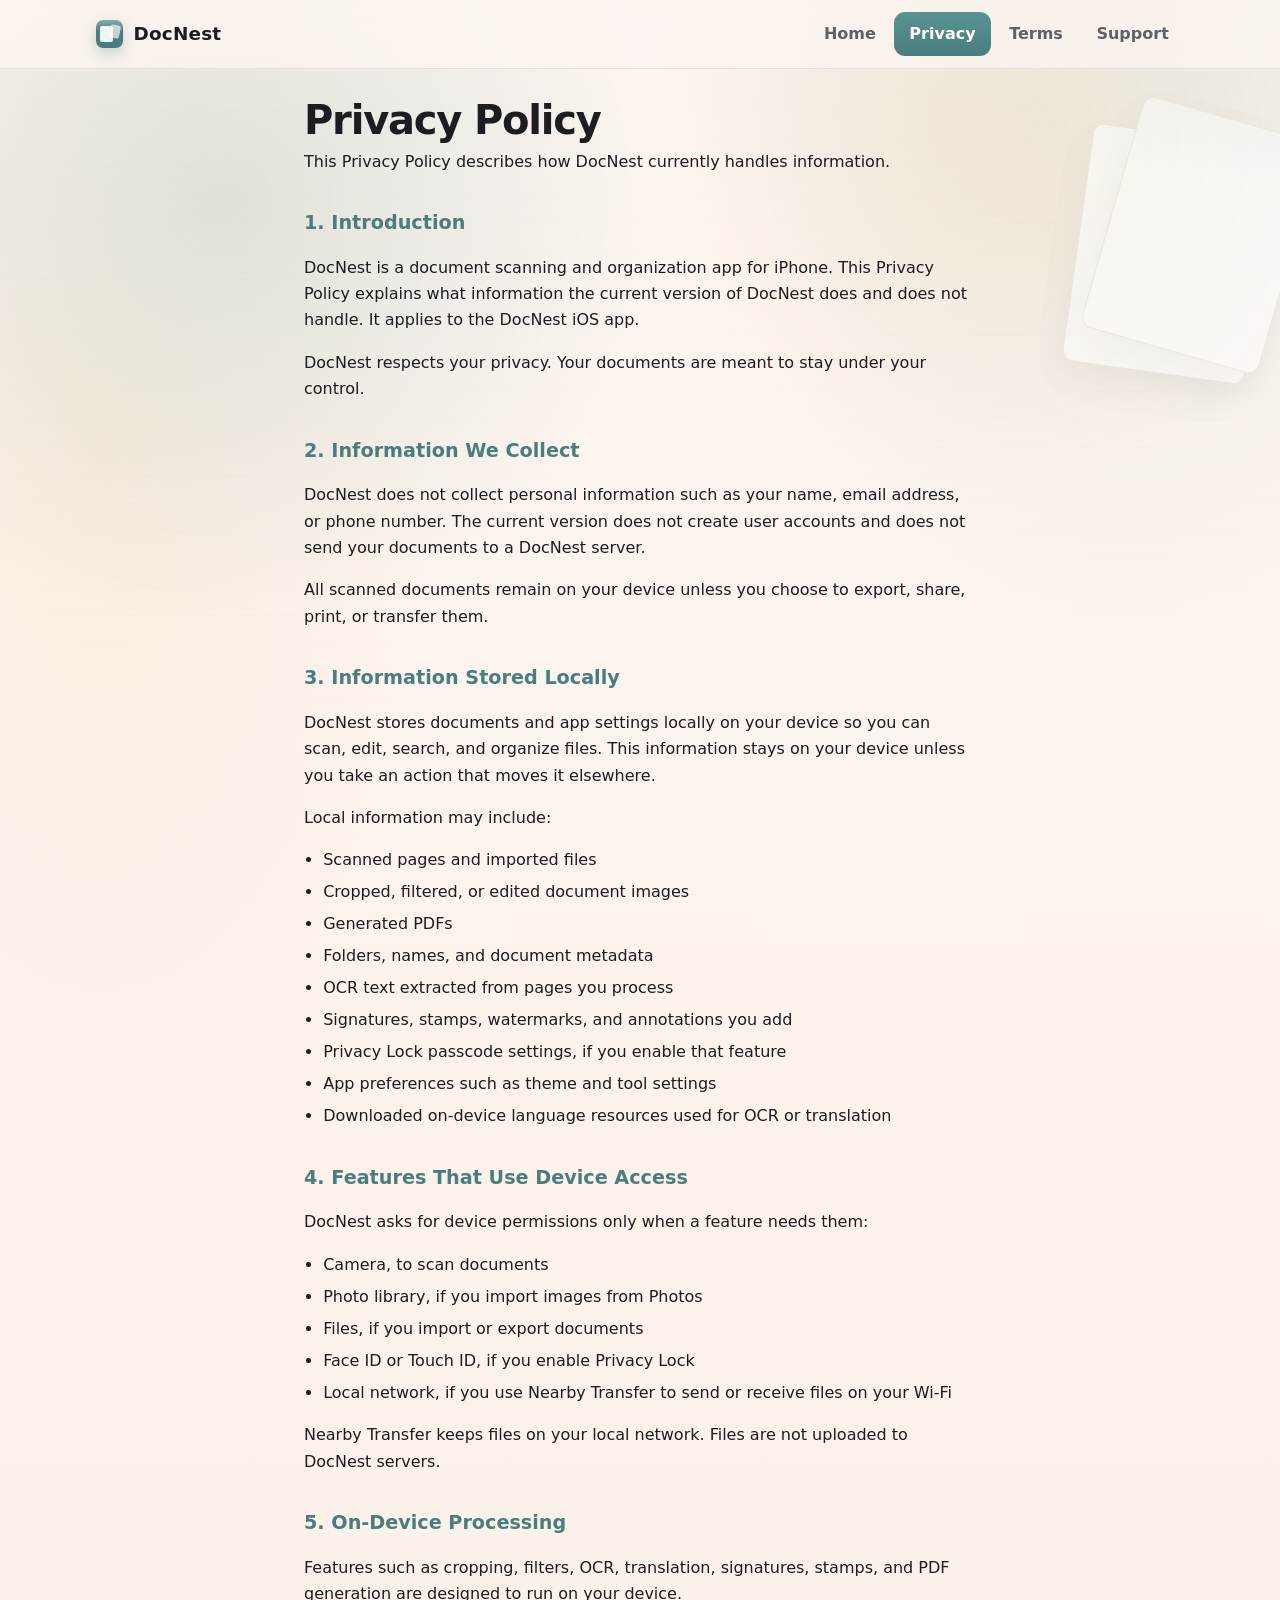
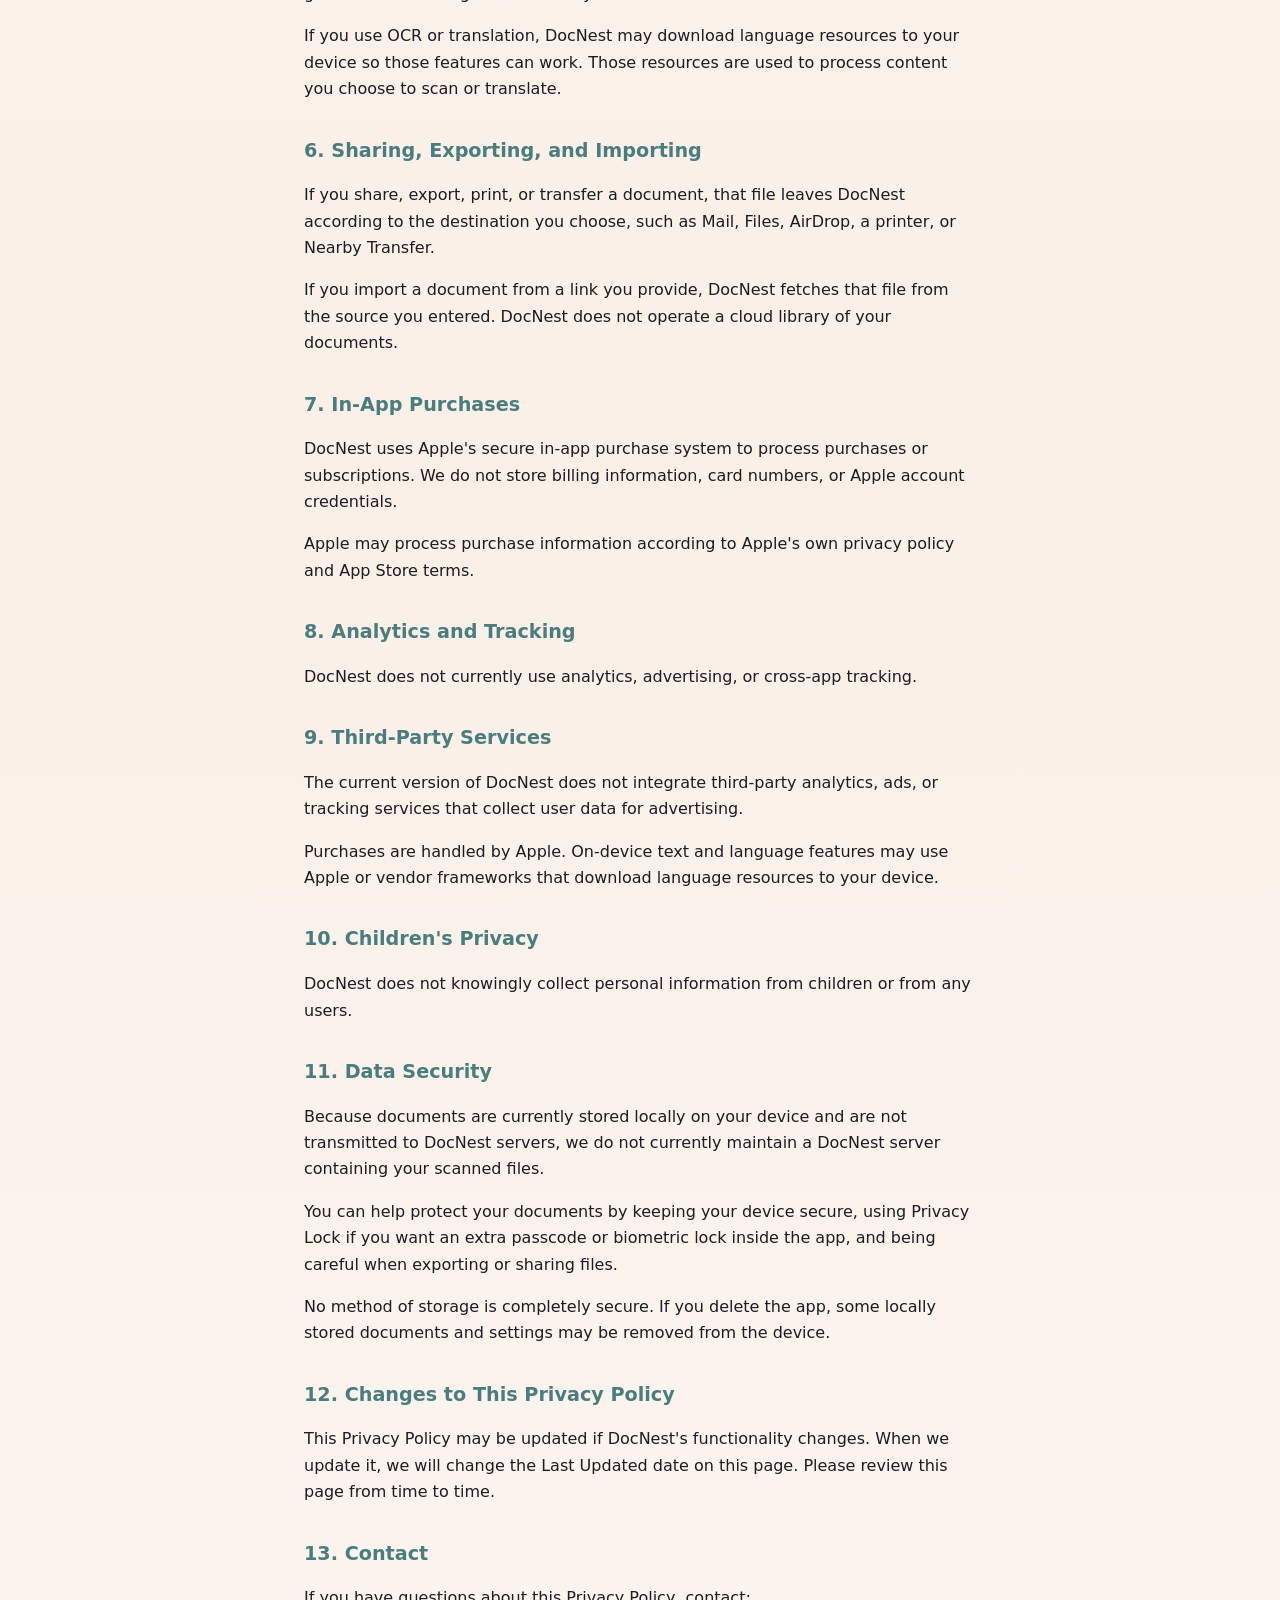
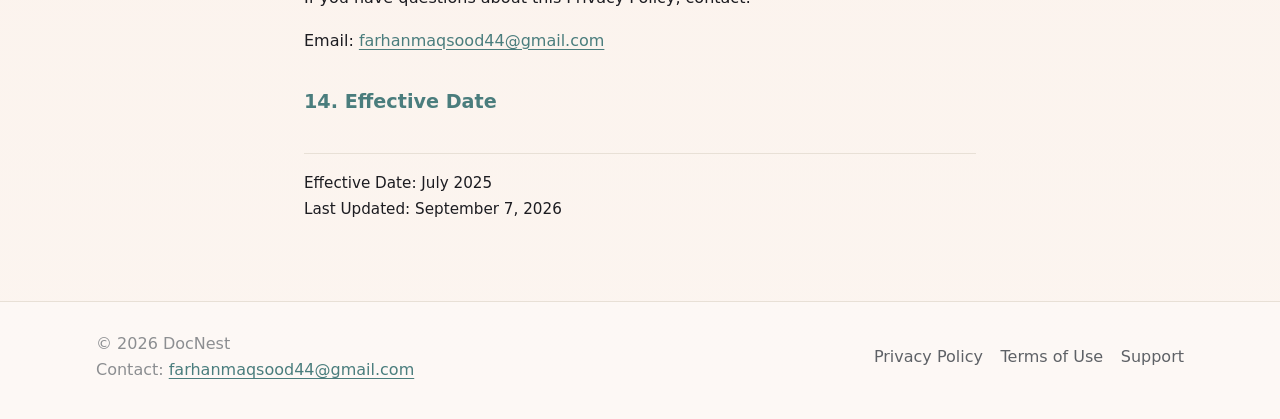
==== privacy.html @ b9f965b1 "Add a DocNest-themed GitHub Pages site for privacy, terms, and support. Co-authored-by: Cursor <curs" ====
<!DOCTYPE html>
<html lang="en">
<head>
  <meta charset="utf-8">
  <meta name="viewport" content="width=device-width, initial-scale=1">
  <title>DocNest Privacy Policy</title>
  <meta http-equiv="refresh" content="0; url=PrivacyPolicy.html">
  <link rel="canonical" href="PrivacyPolicy.html">
</head>
<body>
  <p>This page has moved to <a href="PrivacyPolicy.html">PrivacyPolicy.html</a>.</p>
</body>
</html>
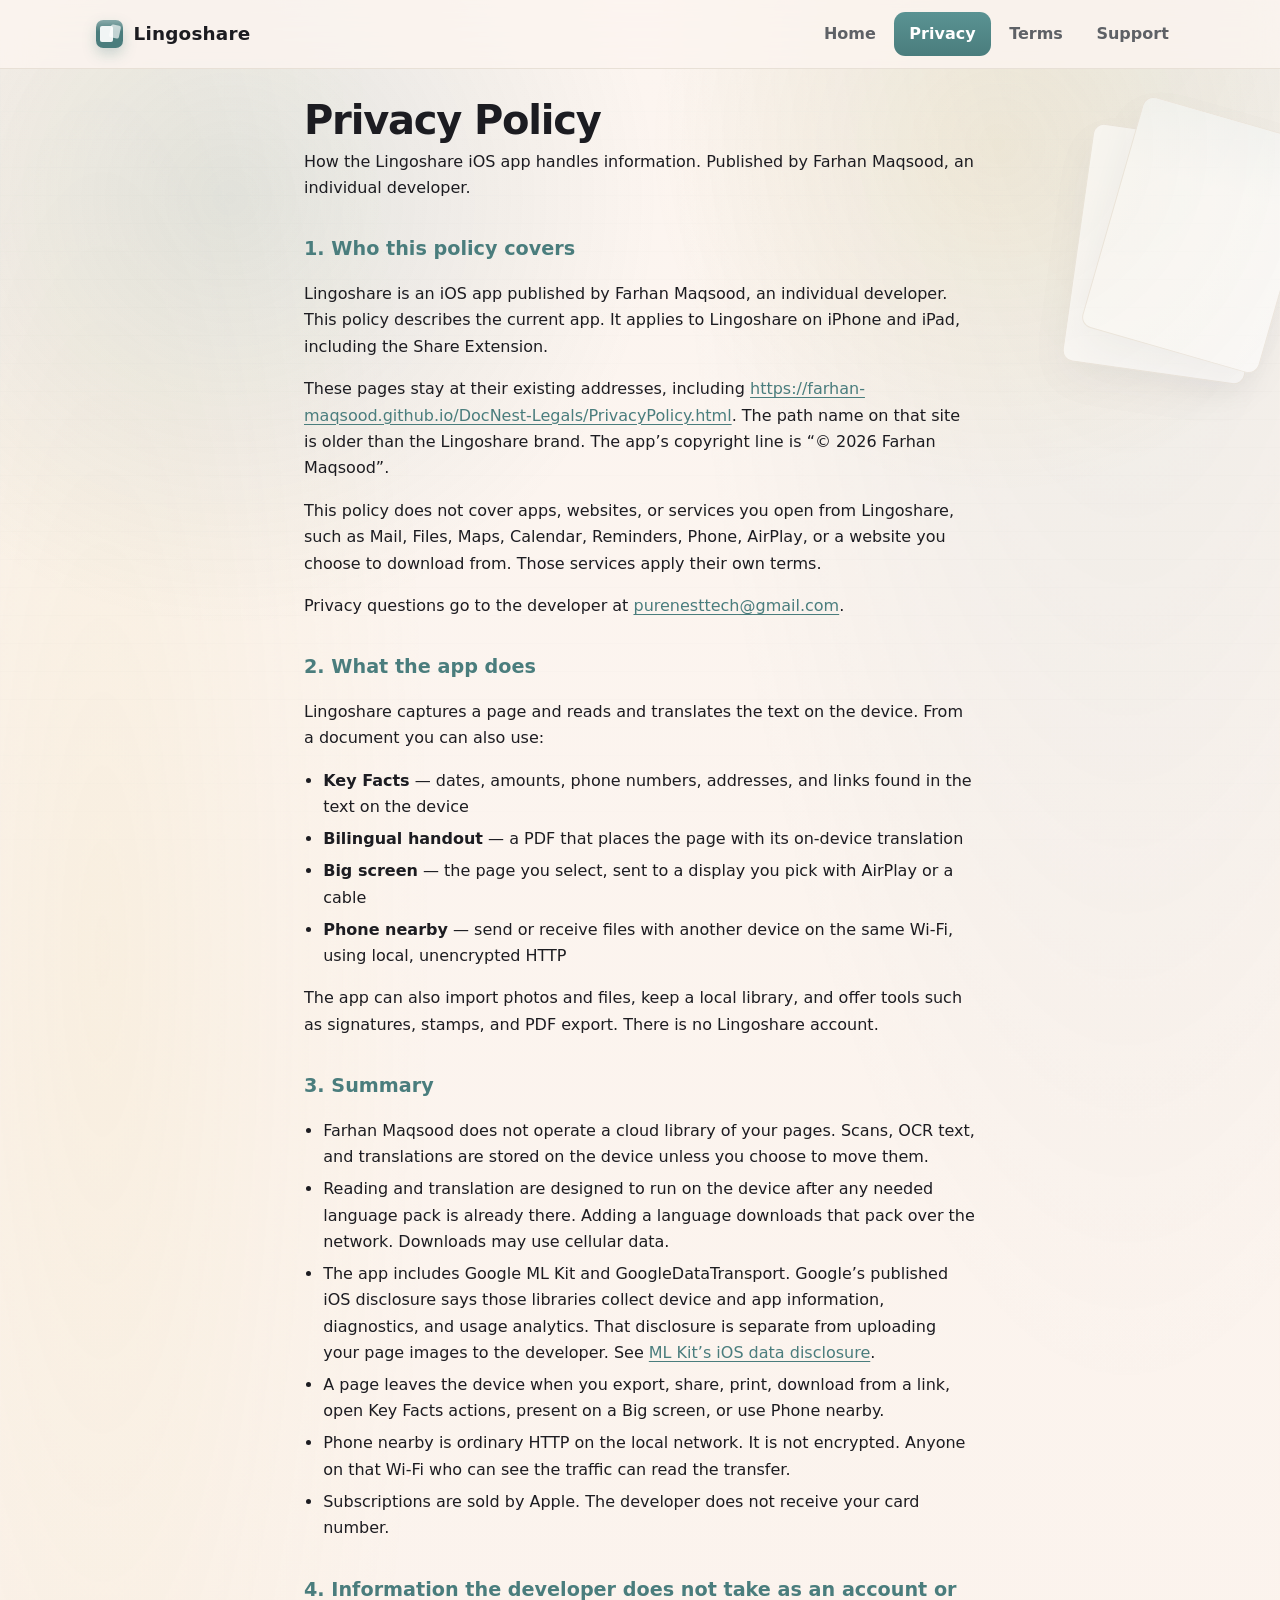
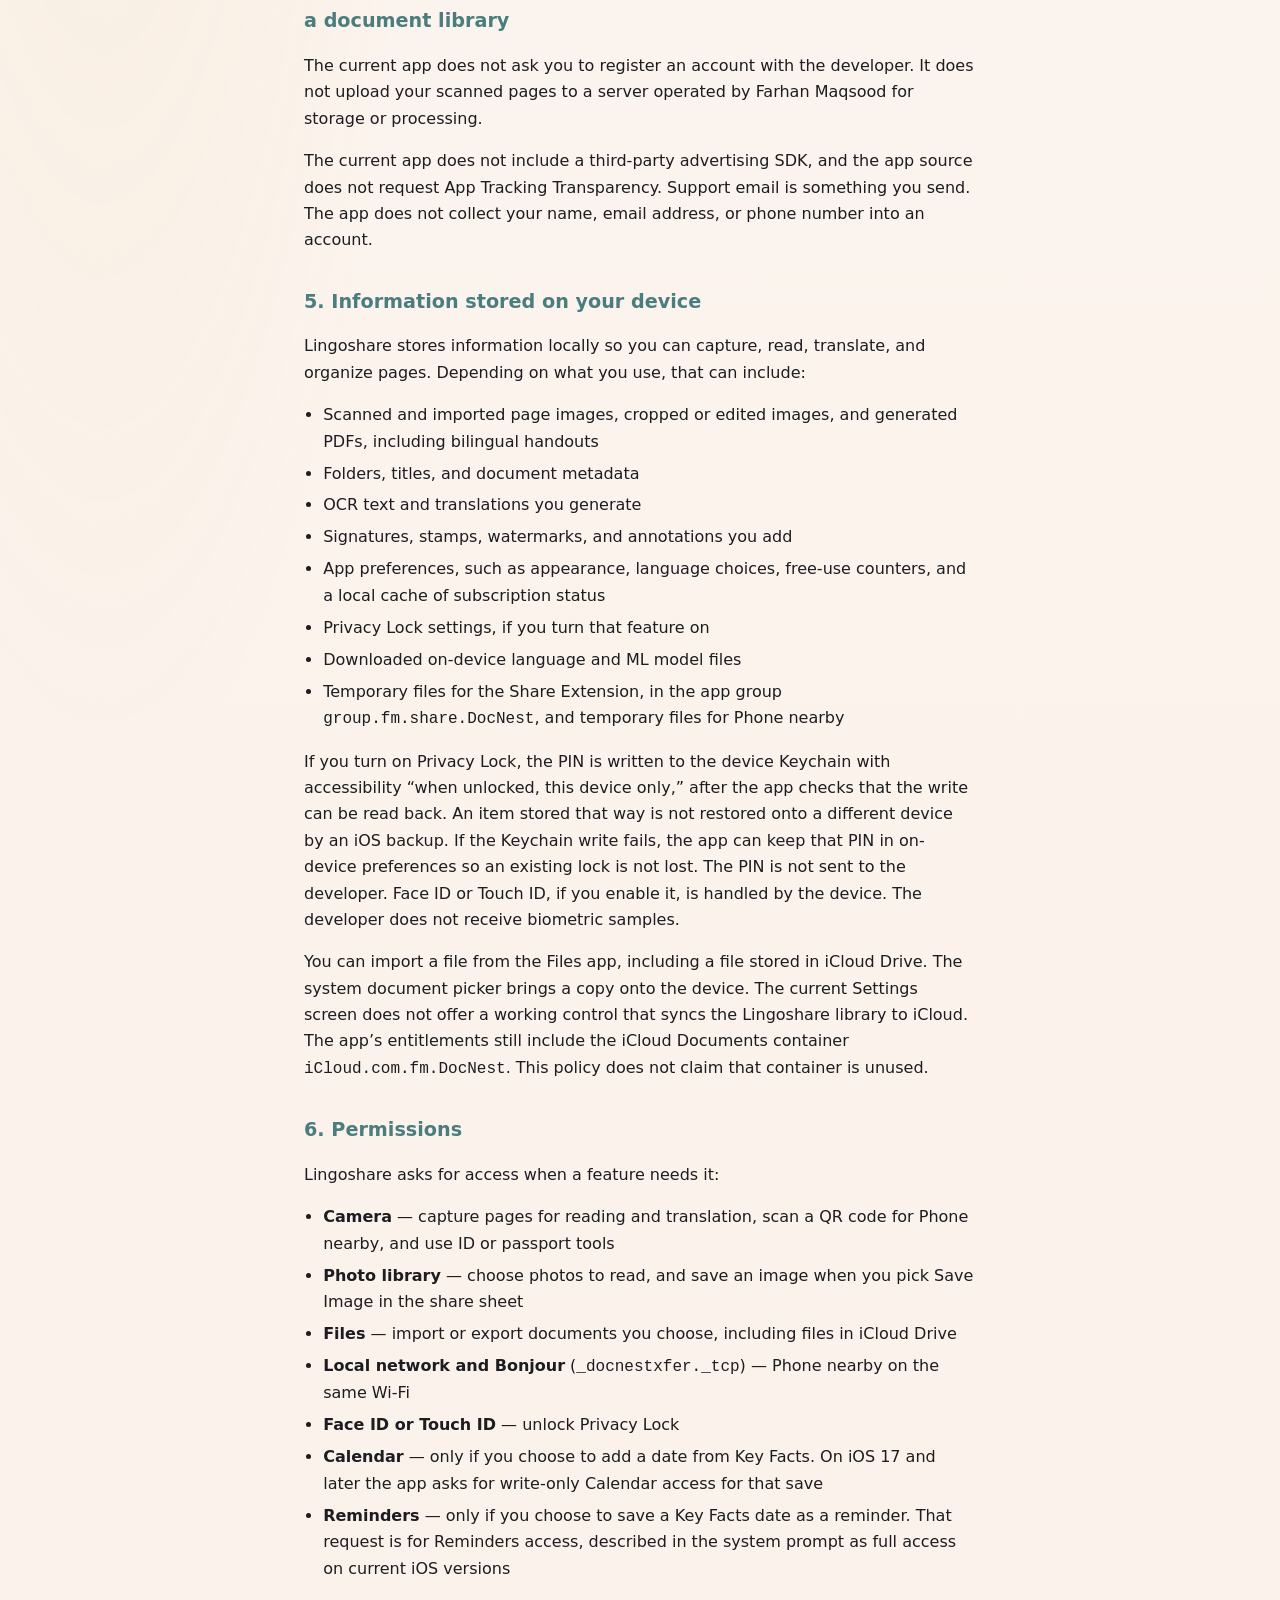
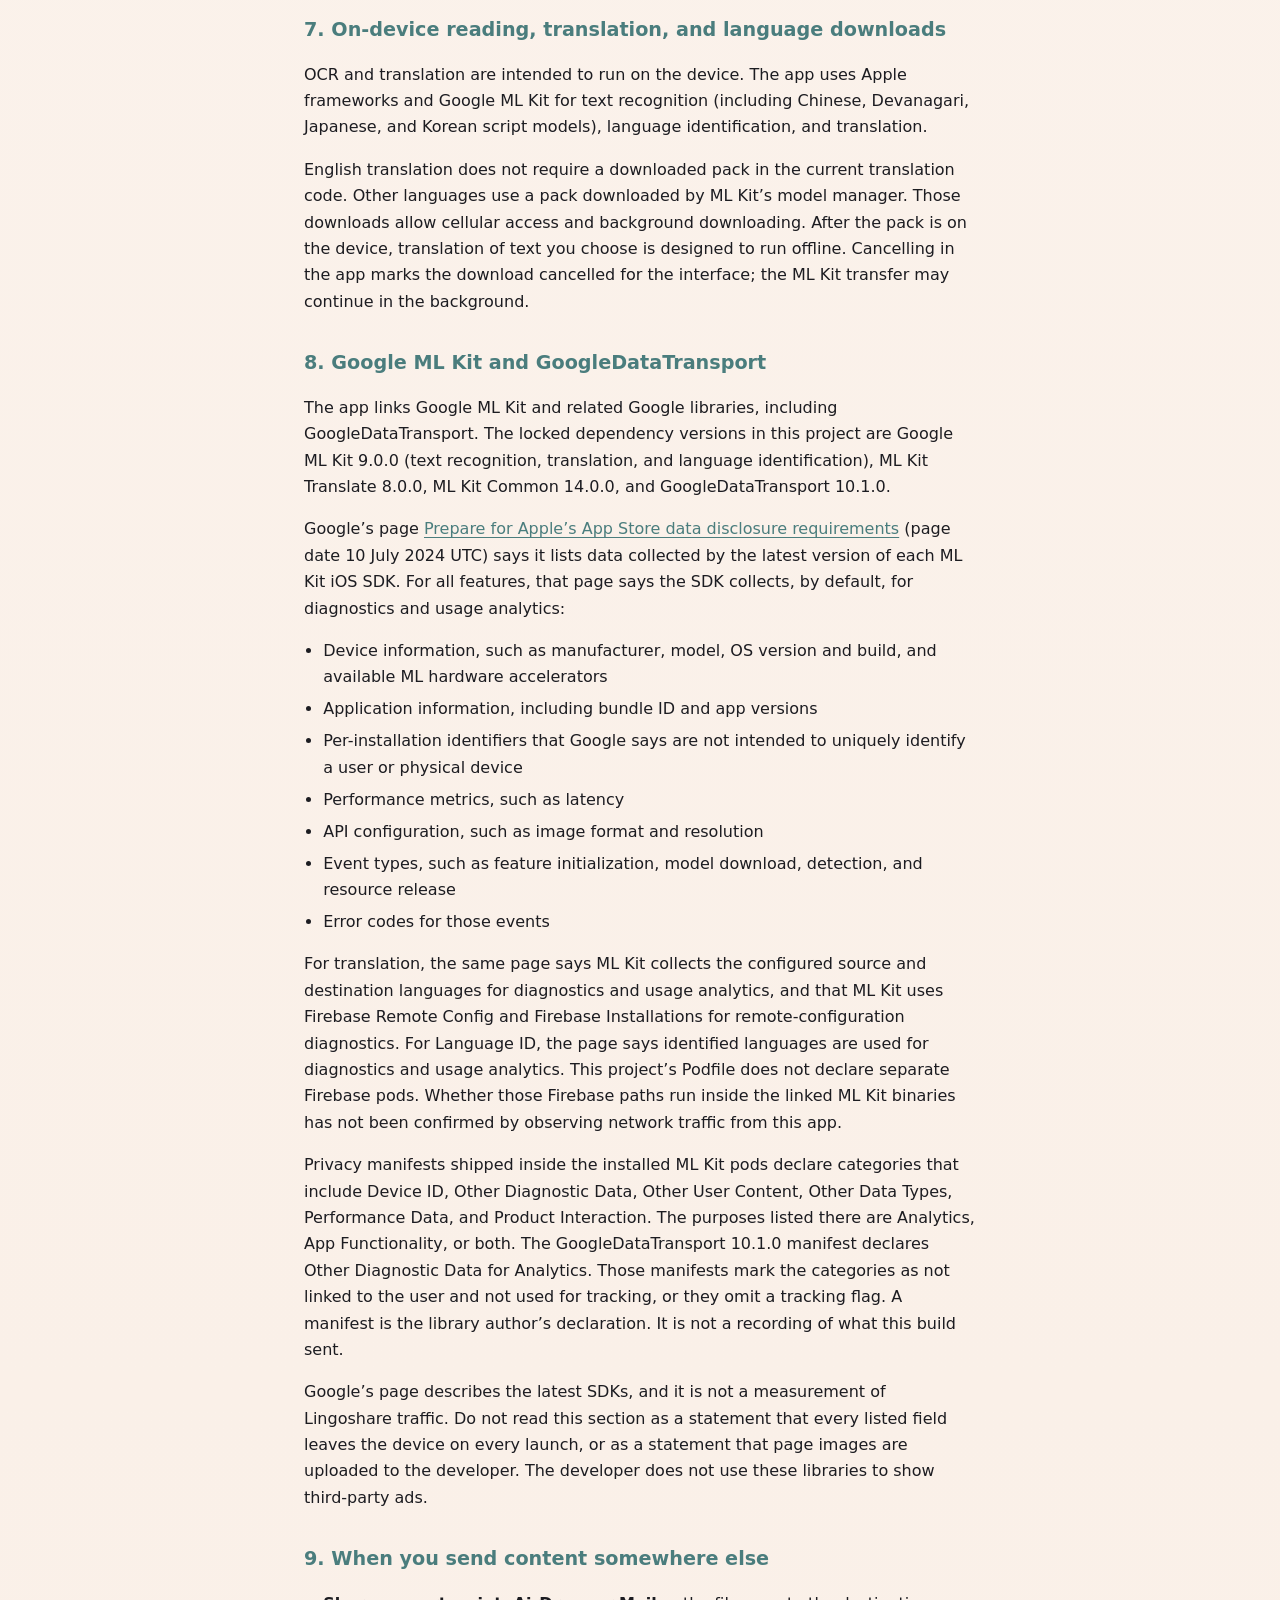
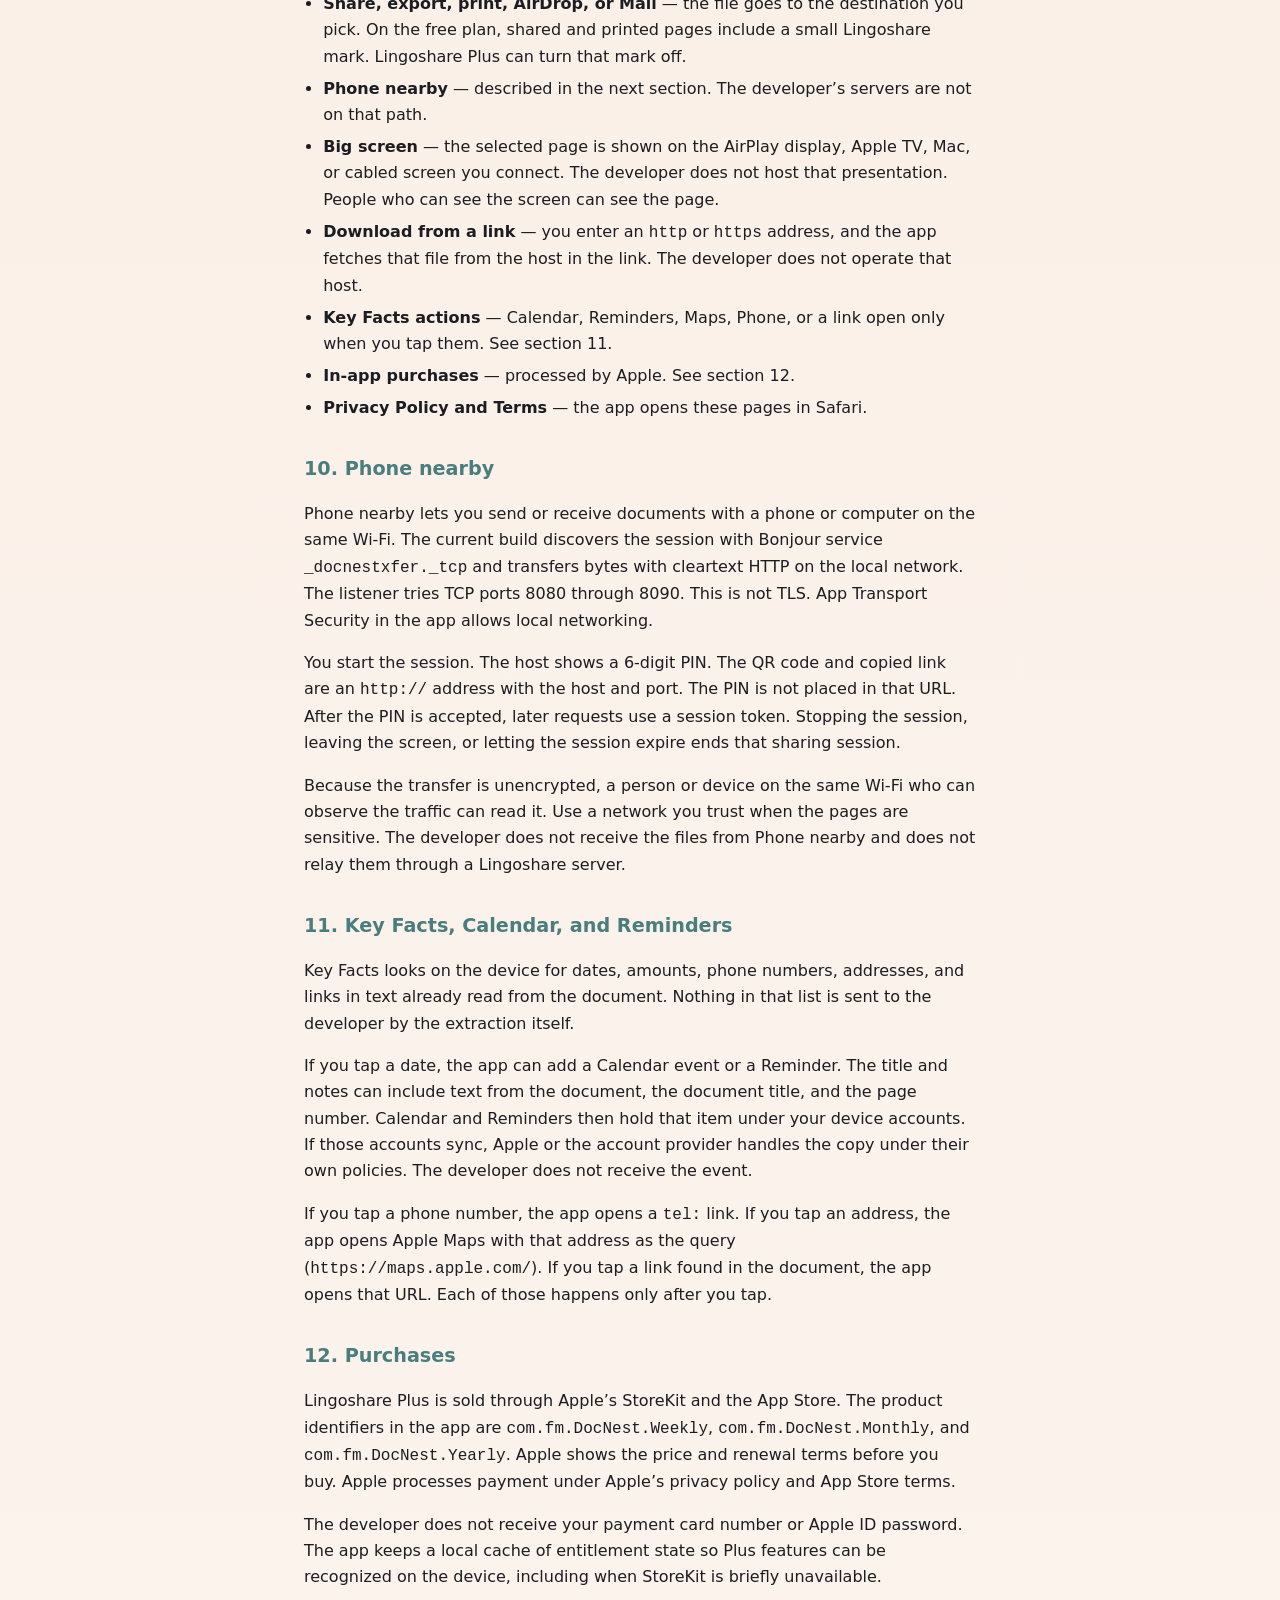
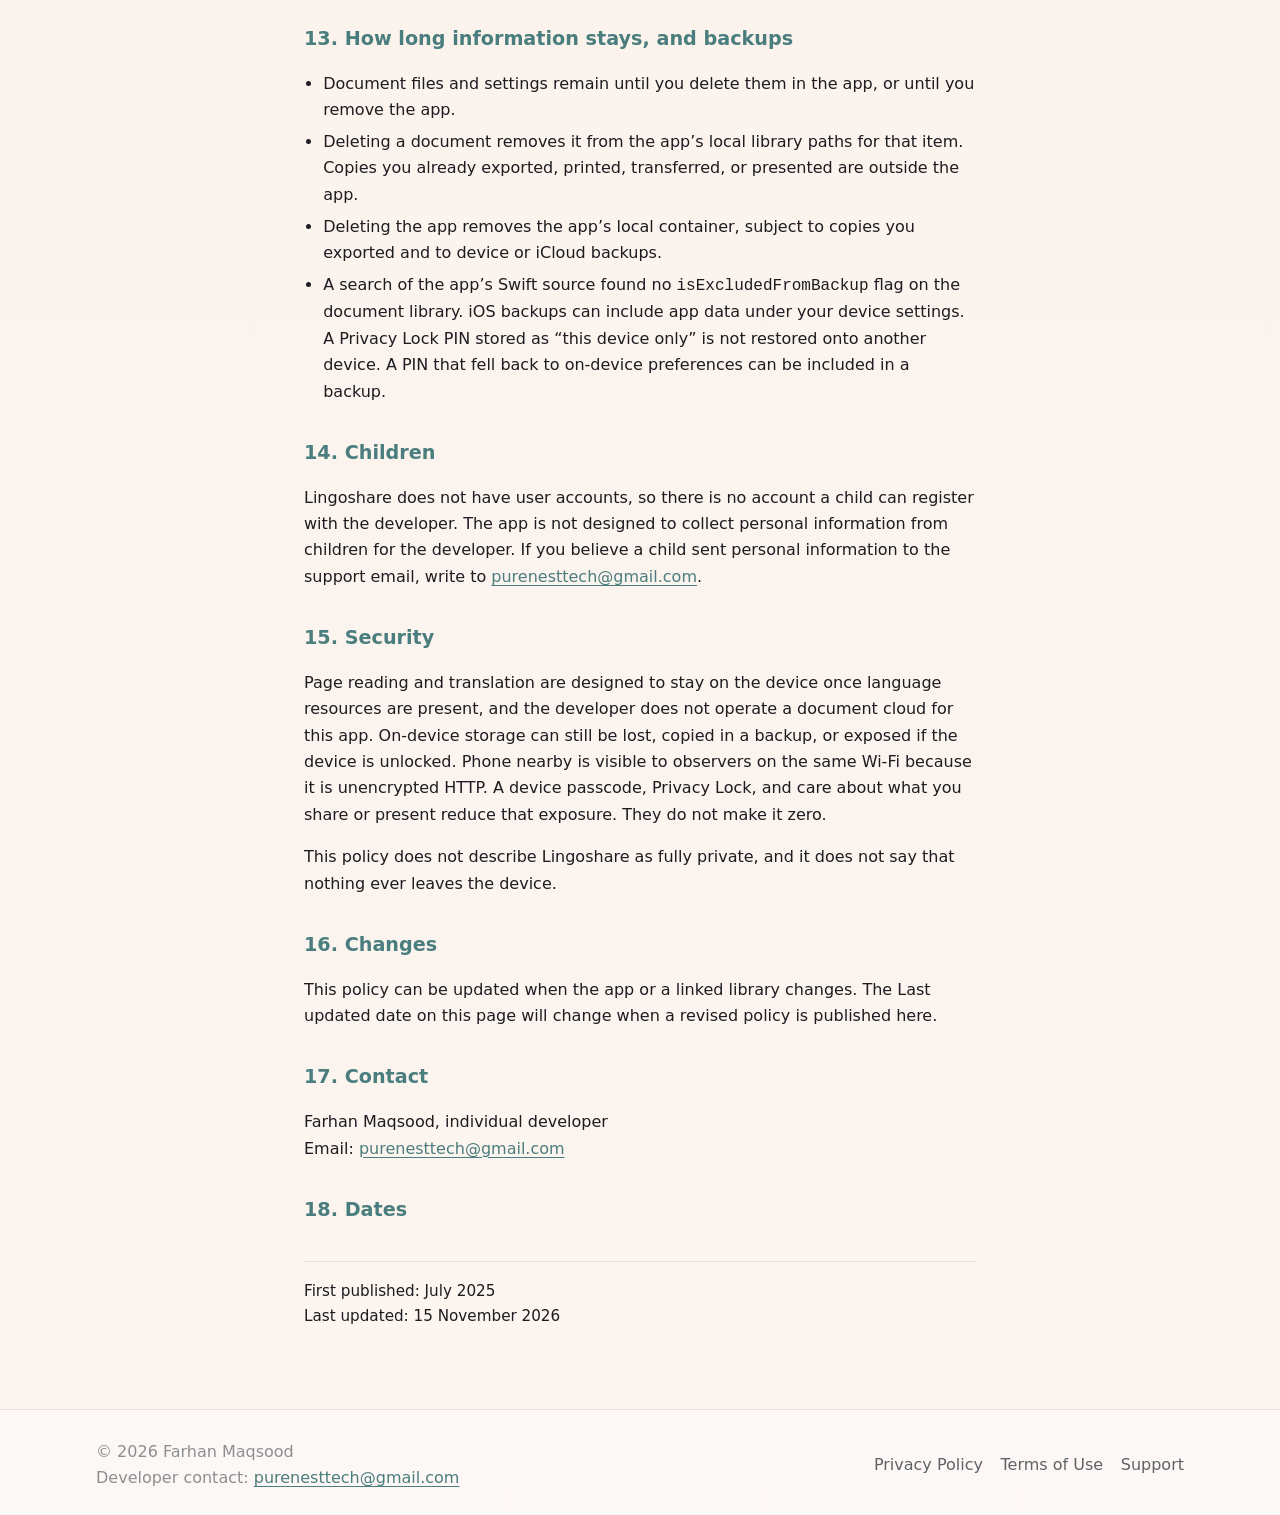
==== commit a92dab34: "Publish Lingoshare legal pages for the current on-device reading app. The live policy, terms, and su" ====
--- a/privacy.html
+++ b/privacy.html
@@ -3,11 +3,11 @@
 <head>
   <meta charset="utf-8">
   <meta name="viewport" content="width=device-width, initial-scale=1">
-  <title>DocNest Privacy Policy</title>
+  <title>Lingoshare Privacy Policy</title>
   <meta http-equiv="refresh" content="0; url=PrivacyPolicy.html">
   <link rel="canonical" href="PrivacyPolicy.html">
 </head>
 <body>
-  <p>This page has moved to <a href="PrivacyPolicy.html">PrivacyPolicy.html</a>.</p>
+  <p>This page has moved to <a href="PrivacyPolicy.html">the Lingoshare Privacy Policy</a>.</p>
 </body>
 </html>
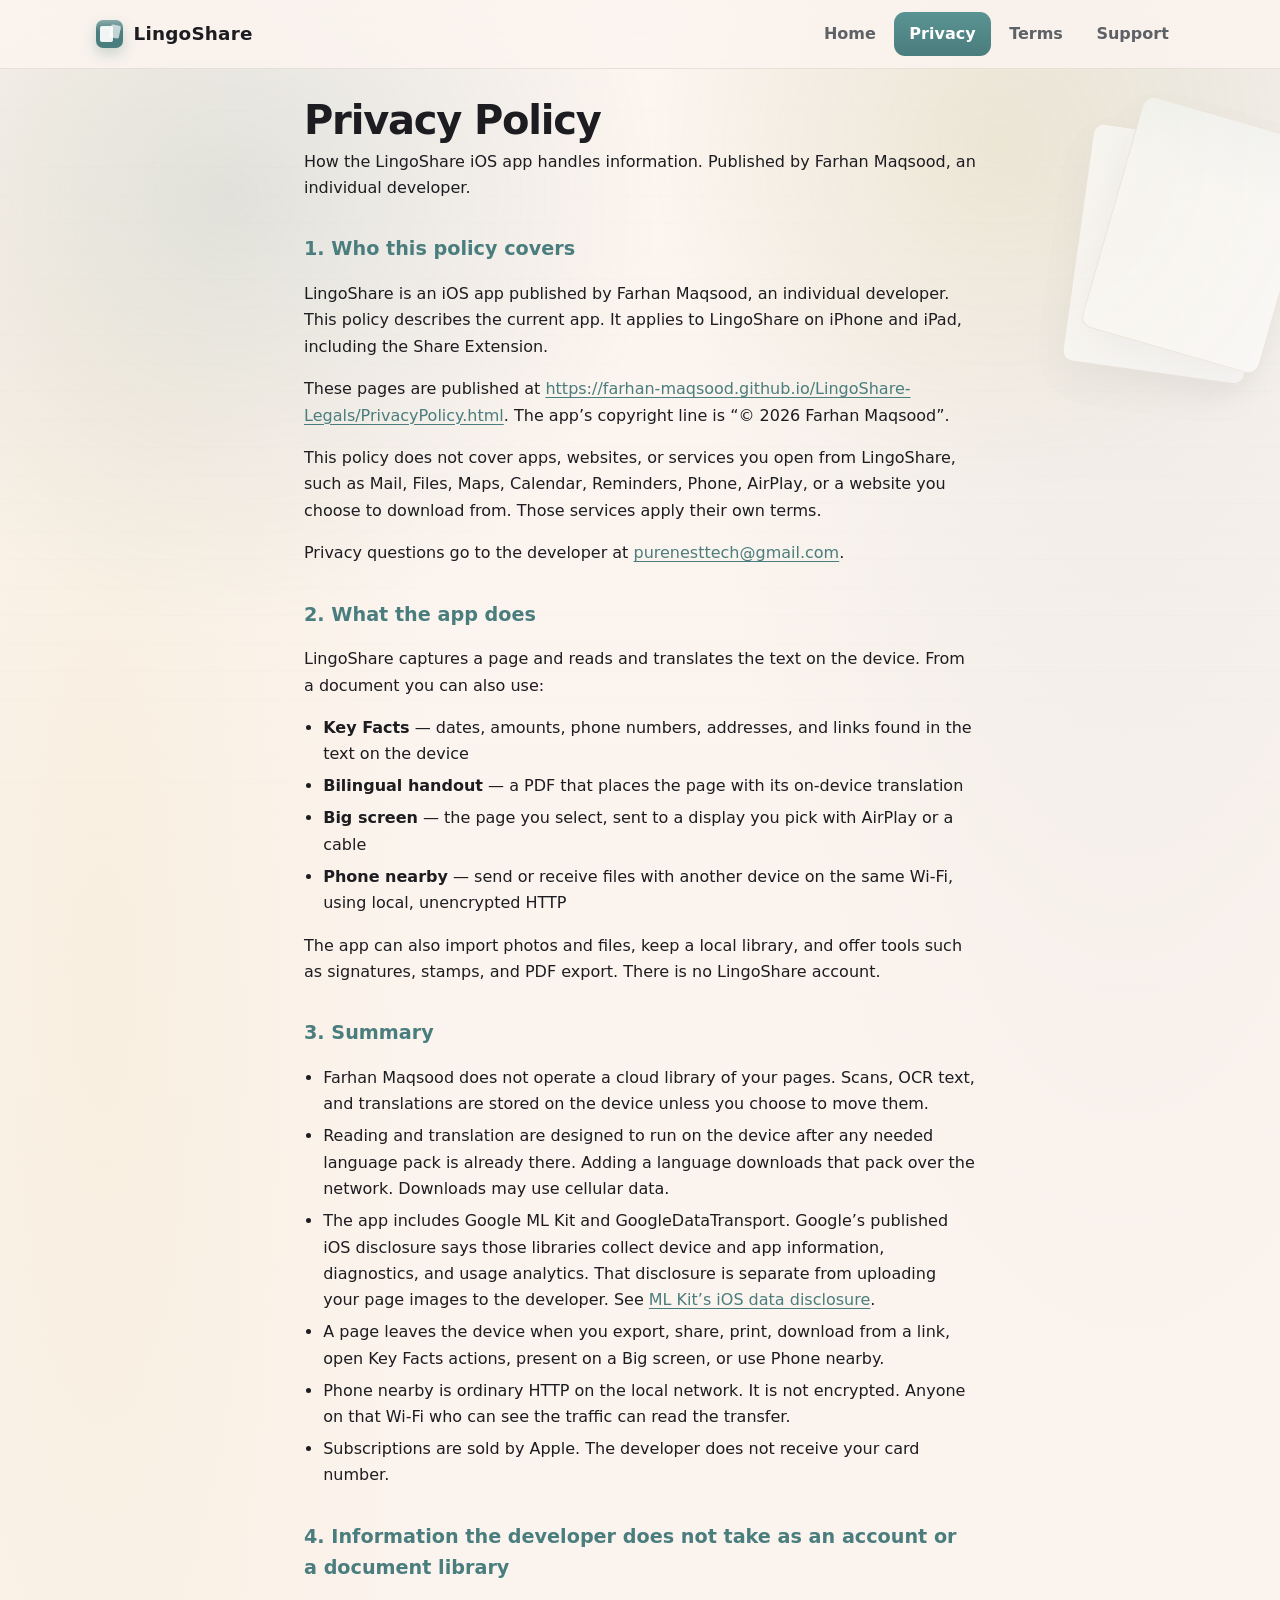
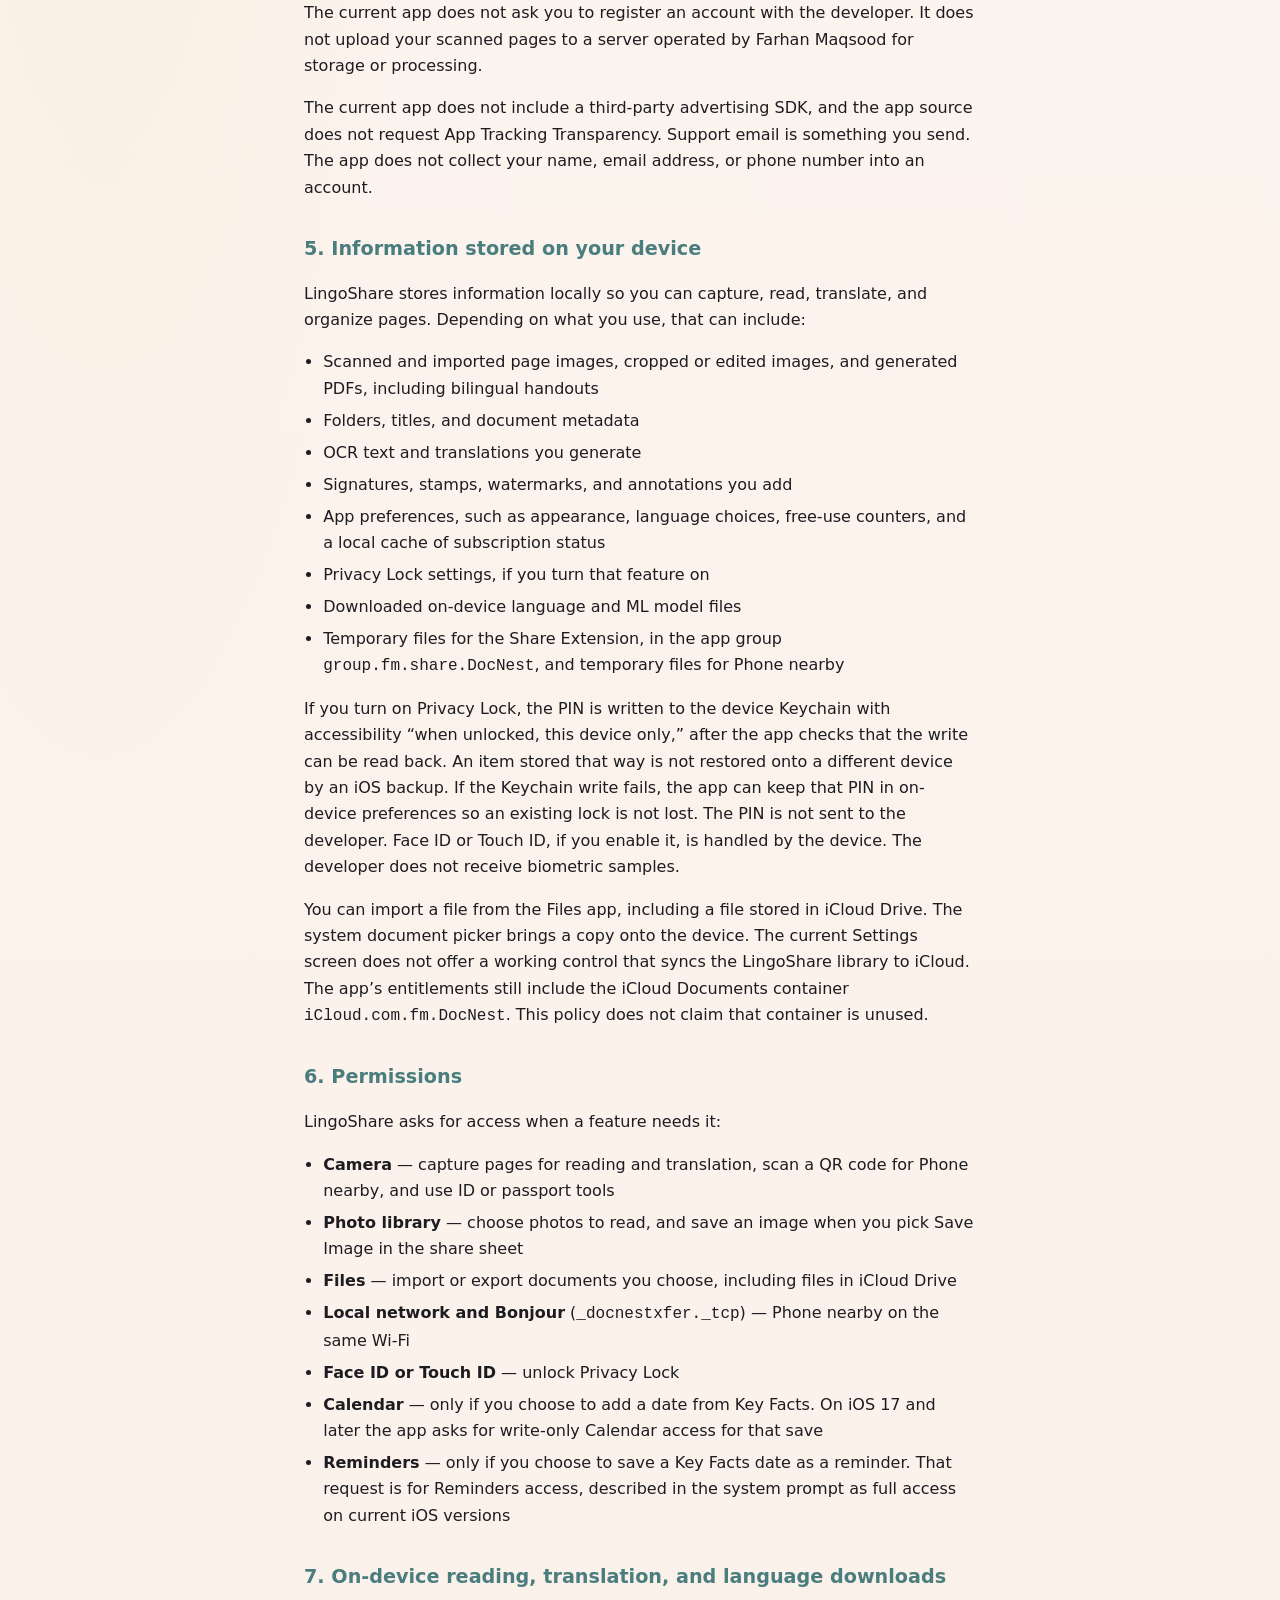
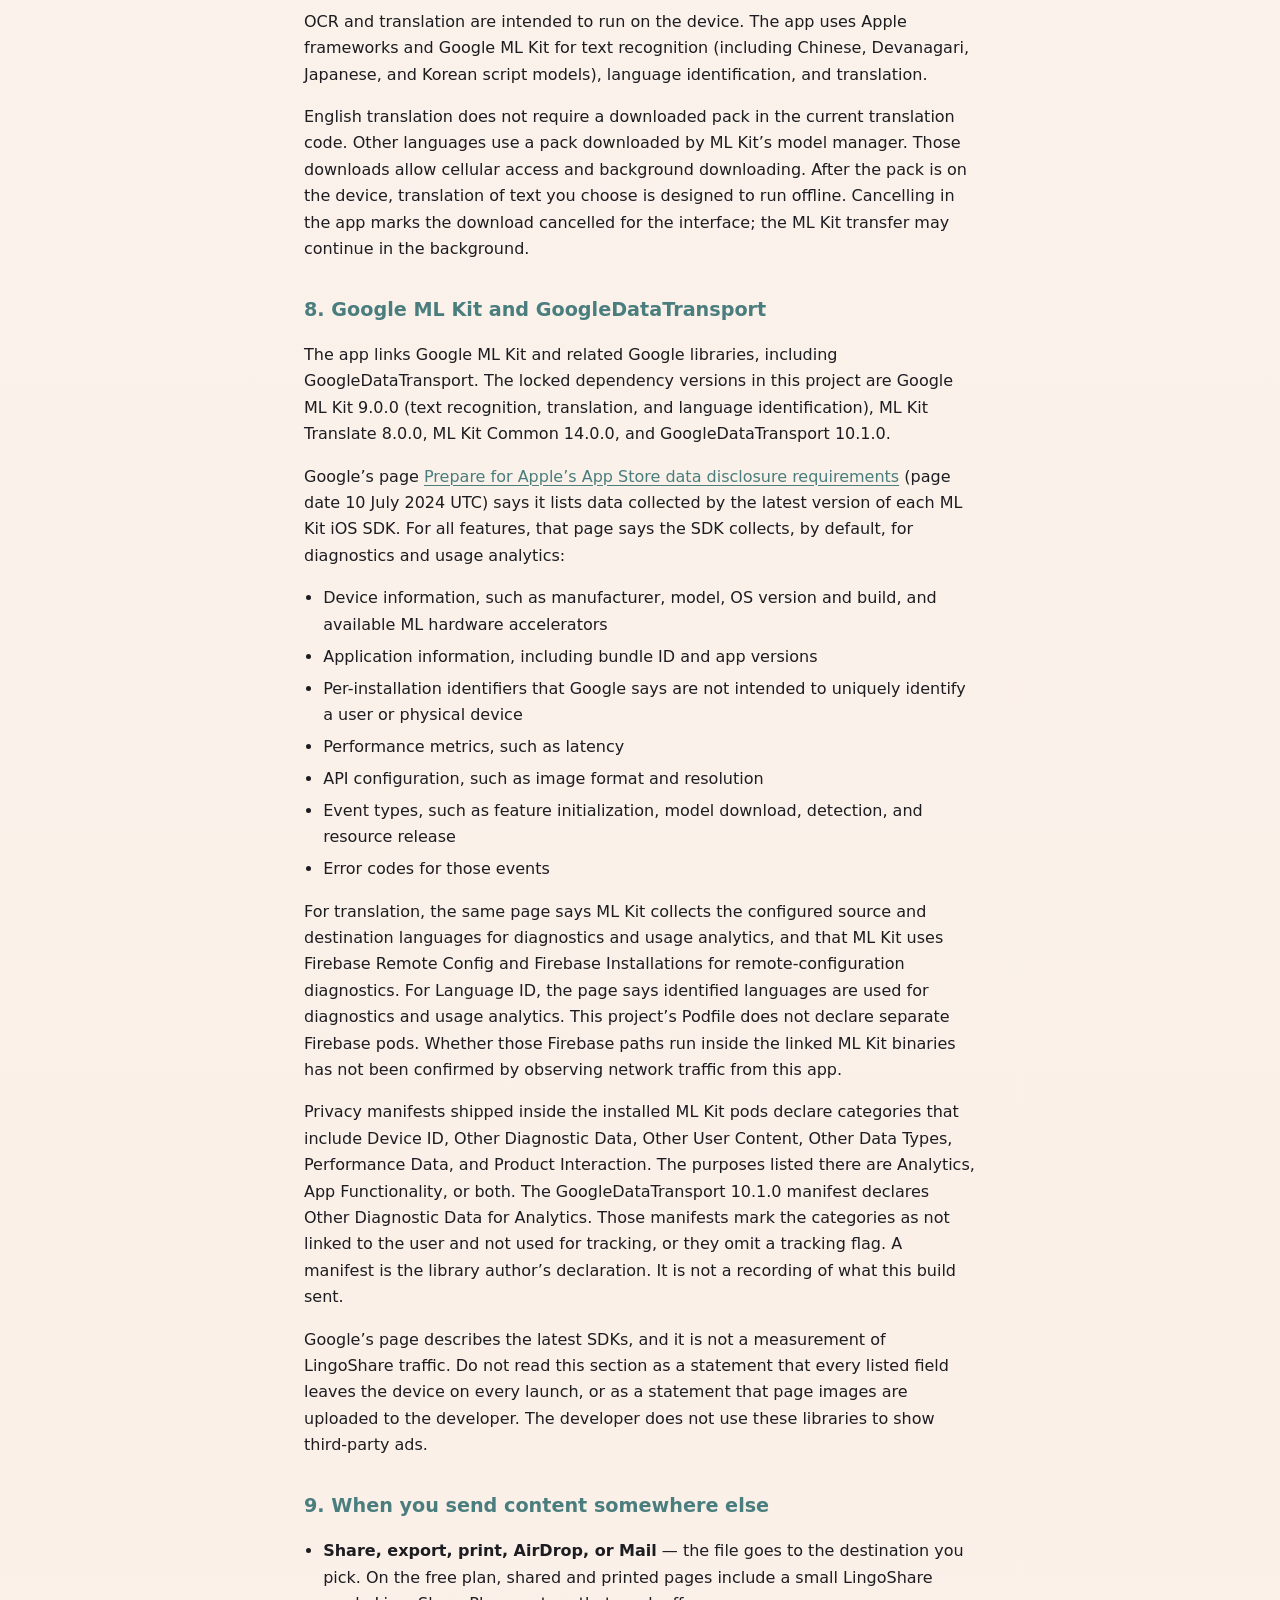
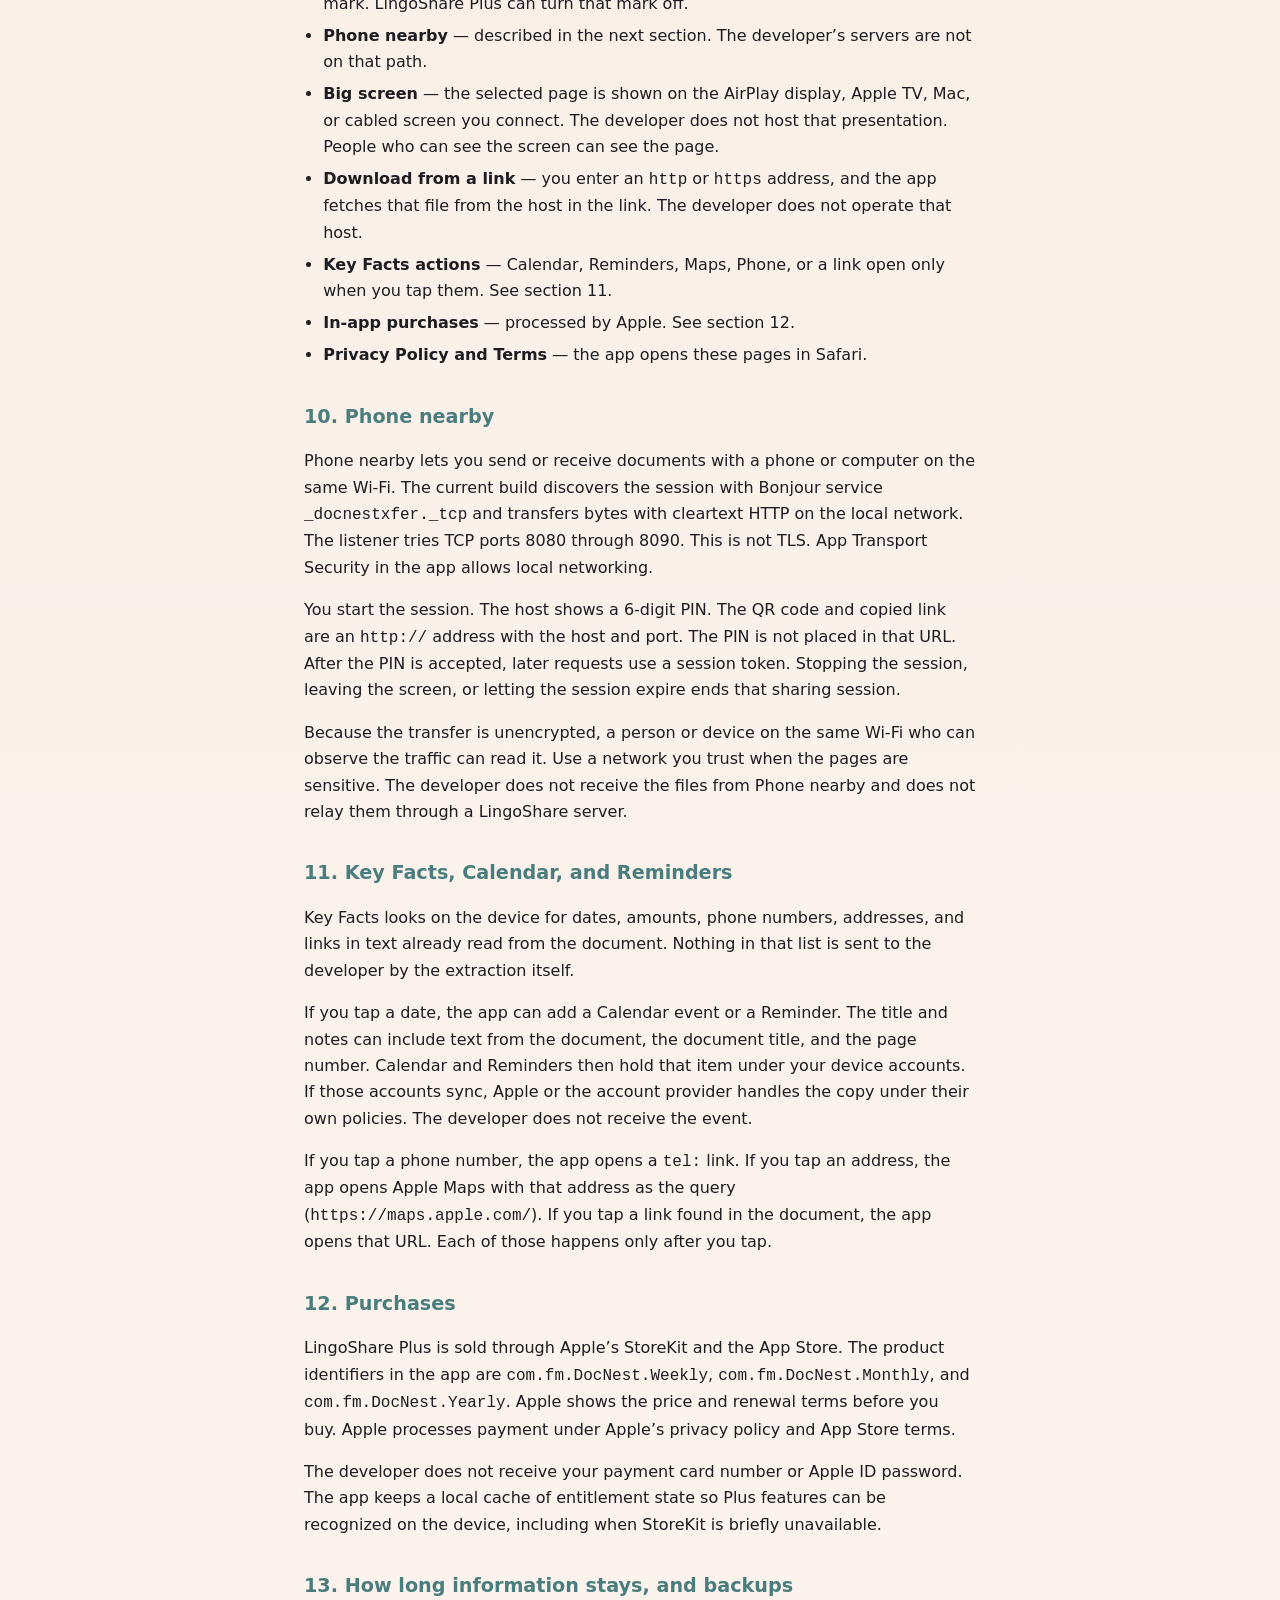
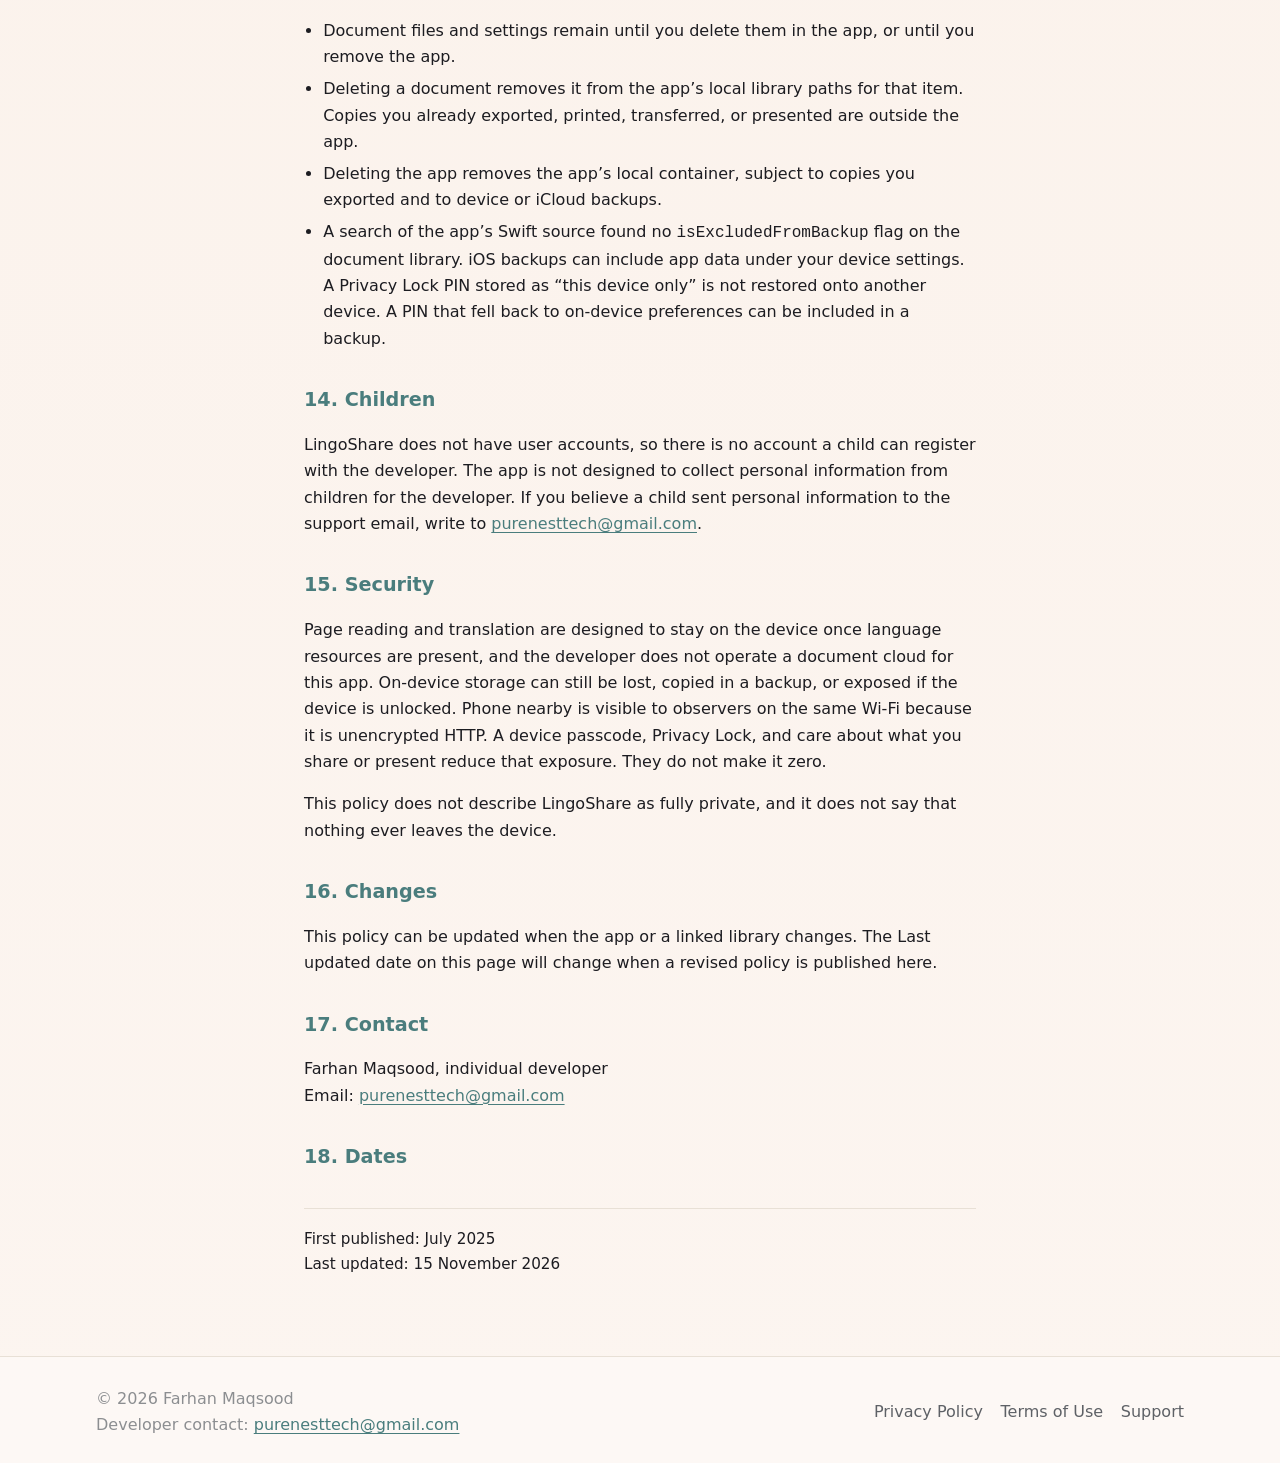
==== commit 2ad1f764: "Rebrand legal pages from DocNest to LingoShare. Update display names, titles, copy, and GitHub Pages" ====
--- a/privacy.html
+++ b/privacy.html
@@ -3,11 +3,11 @@
 <head>
   <meta charset="utf-8">
   <meta name="viewport" content="width=device-width, initial-scale=1">
-  <title>Lingoshare Privacy Policy</title>
+  <title>LingoShare Privacy Policy</title>
   <meta http-equiv="refresh" content="0; url=PrivacyPolicy.html">
   <link rel="canonical" href="PrivacyPolicy.html">
 </head>
 <body>
-  <p>This page has moved to <a href="PrivacyPolicy.html">the Lingoshare Privacy Policy</a>.</p>
+  <p>This page has moved to <a href="PrivacyPolicy.html">the LingoShare Privacy Policy</a>.</p>
 </body>
 </html>
